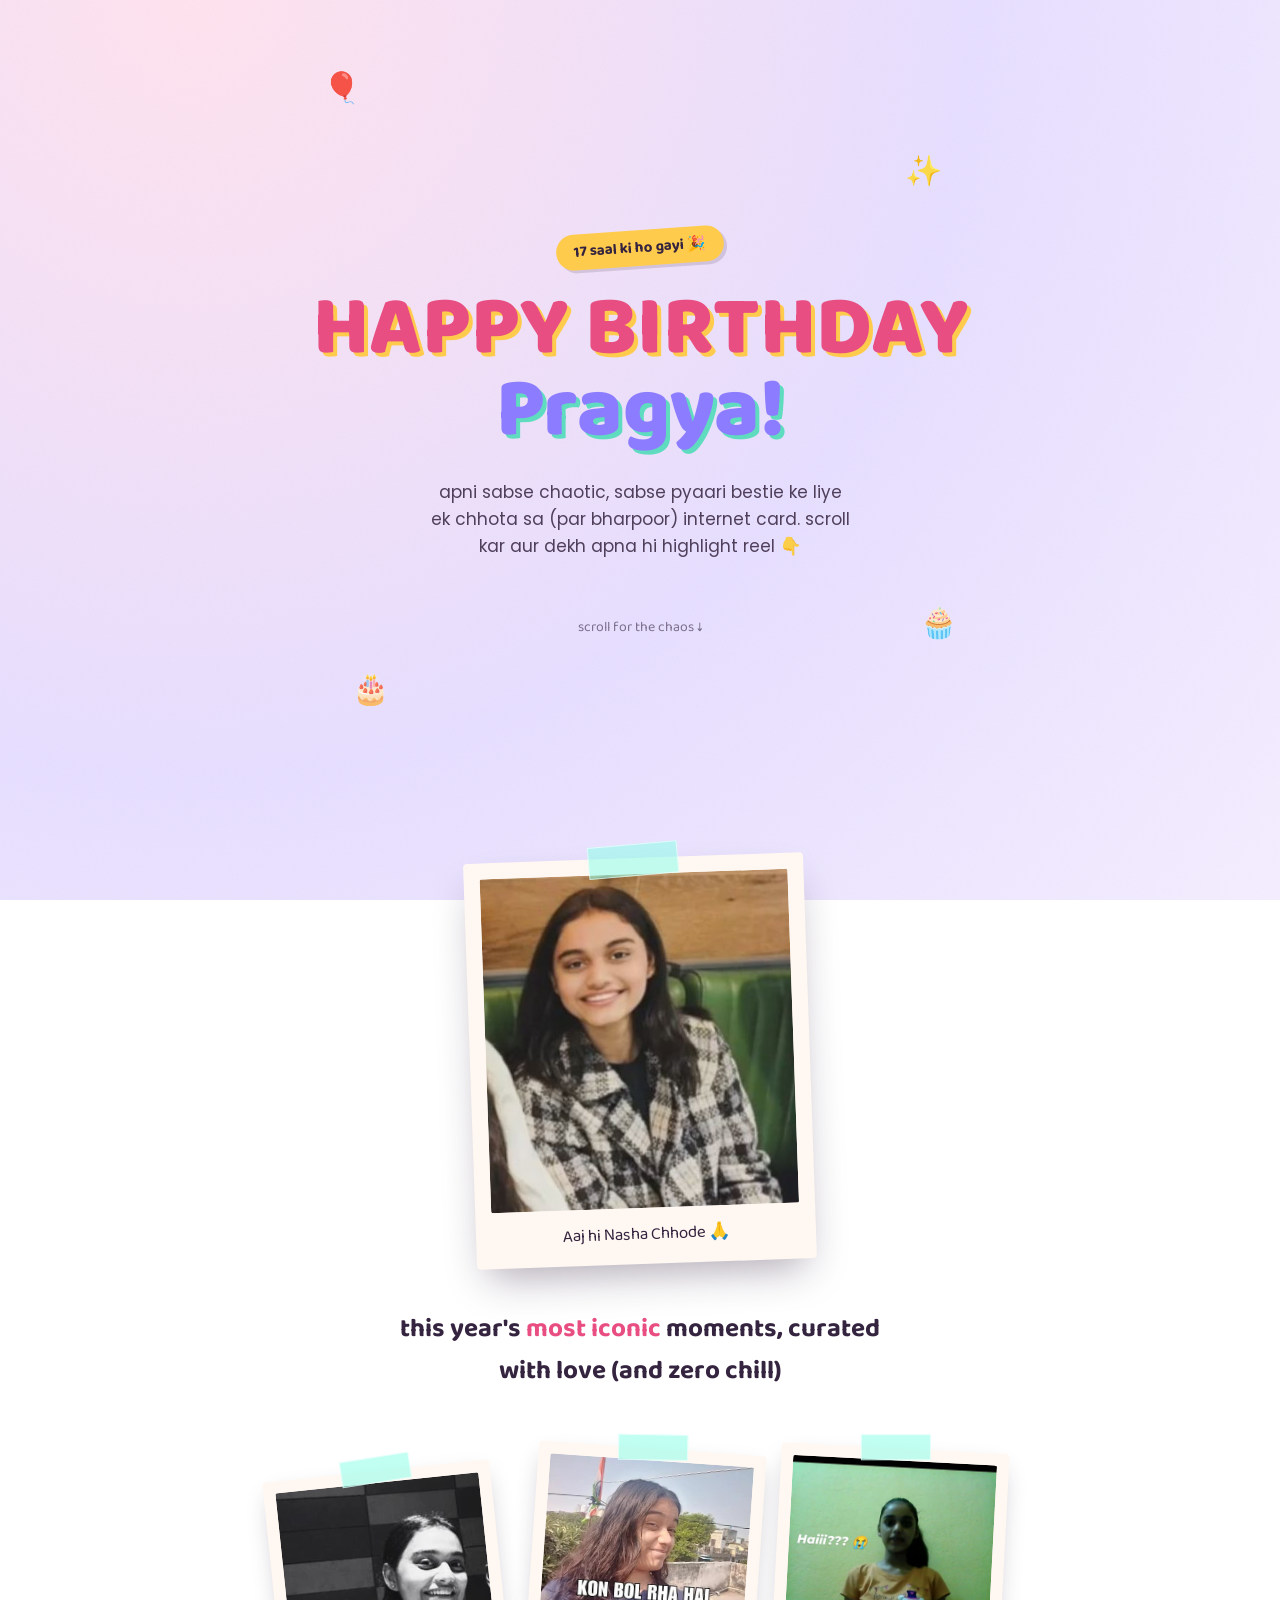
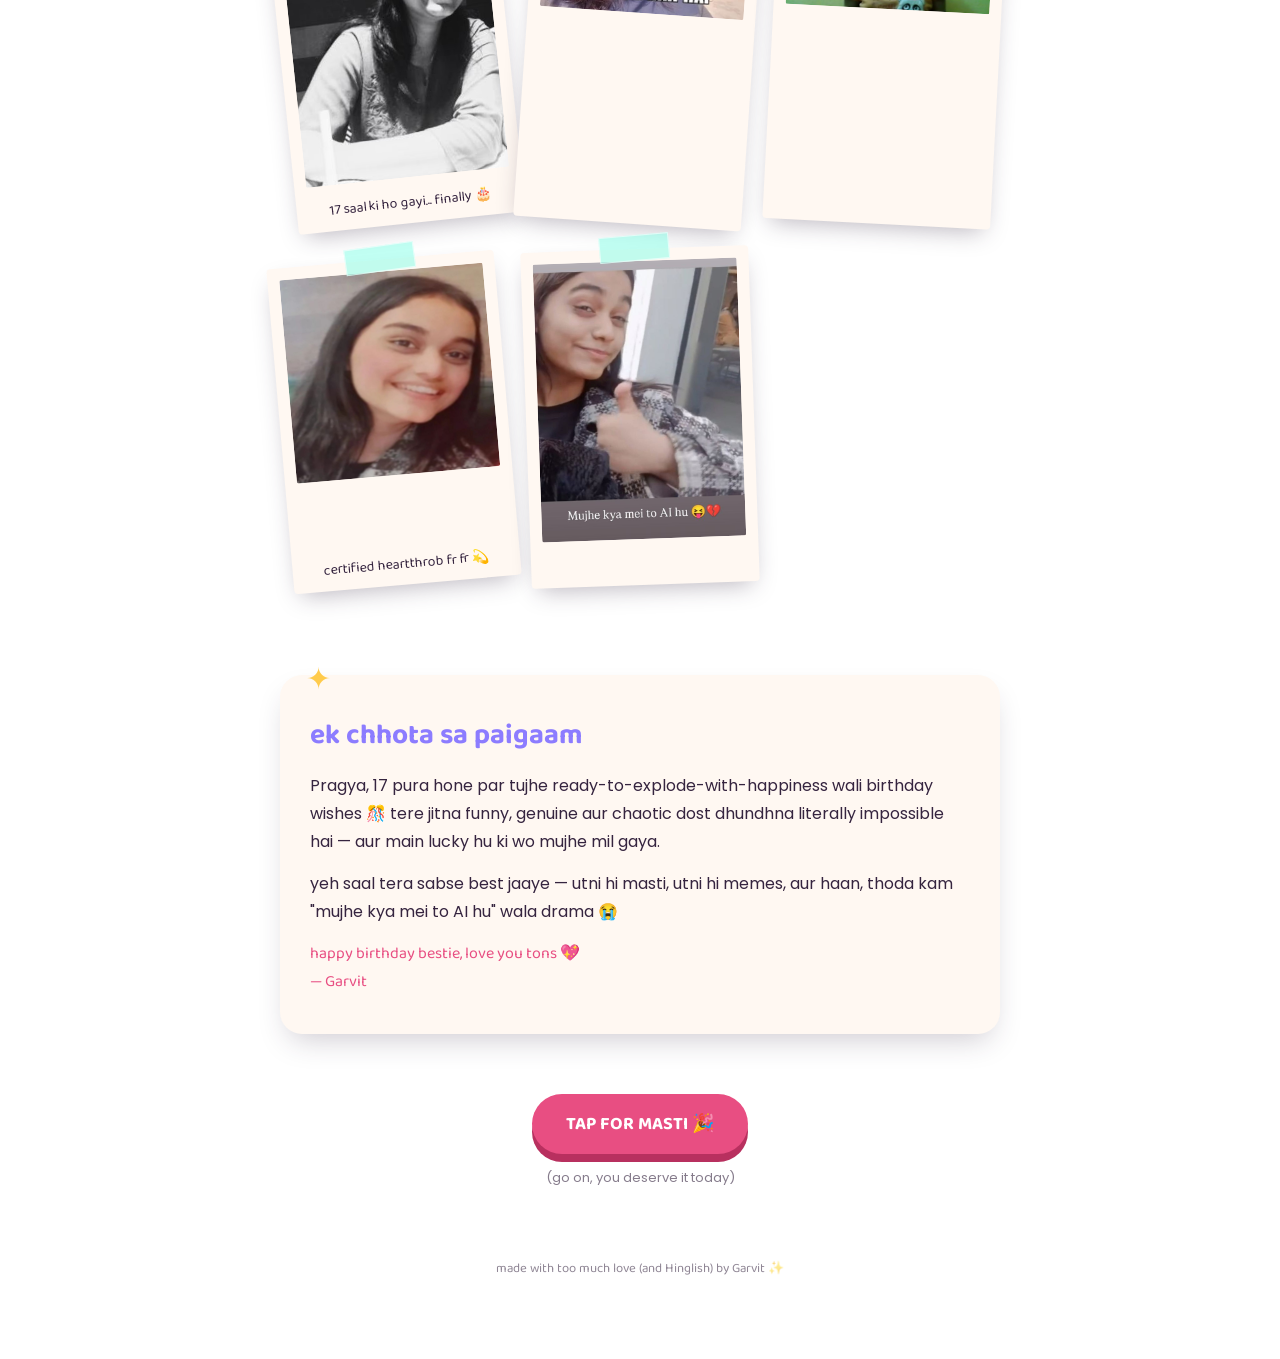
==== attachments/birthday_card_masti.html @ d833f624 "Export from Grok" ====
<!DOCTYPE html>
<html lang="en">
<head>
<meta charset="UTF-8">
<meta name="viewport" content="width=device-width, initial-scale=1.0">
<title>Happy 17th, Pragya!</title>
<link rel="preconnect" href="https://fonts.googleapis.com">
<link href="https://fonts.googleapis.com/css2?family=Baloo+2:wght@500;700;800&family=Poppins:ital,wght@0,400;0,500;0,600;1,500&display=swap" rel="stylesheet">
<style>
  :root{
    --pink: #FF6FA0;
    --pink-deep: #E84E82;
    --violet: #8C7CFF;
    --sun: #FFCB4C;
    --mint: #5FDCC0;
    --cream: #FFF8F2;
    --ink: #35243F;
    --bg1: #FFE3EE;
    --bg2: #E7DFFF;
  }
  *{box-sizing:border-box;}
  html{scroll-behavior:smooth;}
  body{
    margin:0;
    font-family:'Poppins',sans-serif;
    color:var(--ink);
    background: radial-gradient(circle at 15% 0%, var(--bg1) 0%, var(--bg2) 55%, #F4EEFF 100%);
    background-attachment: fixed;
    overflow-x:hidden;
    min-height:100vh;
  }
  .noise{
    position:fixed; inset:0; pointer-events:none; z-index:0; opacity:.04;
    background-image:url("data:image/svg+xml,%3Csvg xmlns='http://www.w3.org/2000/svg' width='120' height='120'%3E%3Cfilter id='n'%3E%3CfeTurbulence type='fractalNoise' baseFrequency='0.9' numOctaves='2'/%3E%3C/filter%3E%3Crect width='100%25' height='100%25' filter='url(%23n)'/%3E%3C/svg%3E");
  }

  .stage{position:relative; z-index:1; max-width:760px; margin:0 auto; padding:0 20px 80px;}

  /* HERO */
  .hero{
    min-height:92vh; display:flex; flex-direction:column; align-items:center; justify-content:center;
    text-align:center; padding-top:40px; position:relative;
  }
  .hero .eyebrow-sticker{
    font-family:'Baloo 2', sans-serif; font-weight:700; font-size:15px;
    background:var(--sun); color:var(--ink); padding:6px 18px; border-radius:20px;
    transform:rotate(-4deg); display:inline-block; margin-bottom:22px;
    box-shadow:3px 3px 0 rgba(53,36,63,.15);
  }
  .hero h1{
    font-family:'Baloo 2', sans-serif; font-weight:800;
    font-size:clamp(42px, 12vw, 84px); line-height:0.98; margin:0;
    color:var(--pink-deep);
    text-shadow: 4px 4px 0 var(--sun);
  }
  .hero h1 span{display:block; color:var(--violet); text-shadow:4px 4px 0 var(--mint);}
  .hero p.sub{
    font-size:17px; max-width:420px; margin:26px auto 0; opacity:.85; line-height:1.6;
  }
  .scroll-cue{
    margin-top:56px; font-family:'Baloo 2',sans-serif; font-size:14px; opacity:.6;
    animation: bob 1.8s ease-in-out infinite;
  }
  @keyframes bob{0%,100%{transform:translateY(0)}50%{transform:translateY(8px)}}

  .floaty{position:absolute; font-size:30px; user-select:none; opacity:.9;}

  /* SECTION LABELS - no eyebrow caps, just conversational */
  .lead-in{
    text-align:center; max-width:480px; margin:0 auto 46px;
    font-family:'Baloo 2',sans-serif; font-weight:700; font-size:26px; color:var(--ink);
  }
  .lead-in em{font-style:normal; color:var(--pink-deep);}

  /* GALLERY */
  .gallery{
    display:grid; grid-template-columns:repeat(2,1fr); gap:26px 18px;
    padding:10px 0 30px;
  }
  .polaroid{
    background:var(--cream); padding:12px 12px 46px; border-radius:4px;
    box-shadow:0 10px 24px -8px rgba(53,36,63,.35);
    transition: transform .25s ease, box-shadow .25s ease;
    position:relative;
  }
  .polaroid img{width:100%; display:block; border-radius:2px;}
  .polaroid .cap{
    position:absolute; bottom:10px; left:12px; right:12px;
    font-family:'Baloo 2',sans-serif; font-size:14px; text-align:center; color:var(--ink);
  }
  .polaroid:hover{transform:translateY(-6px) rotate(0deg) !important; box-shadow:0 16px 30px -8px rgba(53,36,63,.4);}
  .polaroid:nth-child(1){transform:rotate(-6deg); margin-top:22px;}
  .polaroid:nth-child(2){transform:rotate(4deg);}
  .polaroid:nth-child(3){transform:rotate(3deg);}
  .polaroid:nth-child(4){transform:rotate(-5deg); margin-top:10px;}
  .polaroid:nth-child(5){grid-column:1/-1; max-width:320px; margin:0 auto; transform:rotate(-2deg);}
  .tape{
    position:absolute; top:-14px; left:50%; transform:translateX(-50%) rotate(-3deg);
    width:70px; height:26px; background:rgba(143,255,234,.55); border:1px solid rgba(255,255,255,.6);
  }

  /* FEATURED / MAIN PHOTO */
  .featured{
    display:flex; justify-content:center; margin:8px 0 44px;
  }
  .featured .polaroid{
    max-width:340px; width:80%; padding:16px 16px 56px;
    transform:rotate(-2deg);
    box-shadow:0 20px 40px -12px rgba(53,36,63,.4);
  }
  .featured .polaroid .cap{
    font-size:17px; bottom:16px;
  }
  .featured .tape{width:90px; height:32px;}

  /* MESSAGE CARD */
  .note{
    background:var(--cream); border-radius:22px; padding:38px 30px; margin:60px 0;
    box-shadow:0 14px 30px -10px rgba(53,36,63,.25); position:relative;
  }
  .note::before{
    content:"✦"; position:absolute; top:-18px; left:26px; font-size:30px; color:var(--sun);
  }
  .note h2{
    font-family:'Baloo 2',sans-serif; font-size:28px; margin:0 0 14px; color:var(--violet);
  }
  .note p{font-size:16px; line-height:1.75; margin:0 0 14px;}
  .note p:last-child{margin-bottom:0;}
  .signoff{
    font-family:'Baloo 2',sans-serif; font-size:18px; color:var(--pink-deep); margin-top:20px;
  }

  /* INTERACTIVE BUTTON */
  .press-wrap{text-align:center; margin:50px 0 10px;}
  .press-btn{
    font-family:'Baloo 2',sans-serif; font-weight:700; font-size:18px;
    background:var(--pink-deep); color:#fff; border:none; padding:16px 34px; border-radius:40px;
    cursor:pointer; box-shadow:0 8px 0 #B8305F; transition: transform .1s ease, box-shadow .1s ease;
  }
  .press-btn:active{transform:translateY(6px); box-shadow:0 2px 0 #B8305F;}
  .press-hint{margin-top:14px; font-size:13px; opacity:.6;}

  canvas#confetti{position:fixed; inset:0; pointer-events:none; z-index:50;}

  /* PHOTO POP / MEMORY COLLAGE */
  #photo-pop{
    position:fixed;
    inset:0;
    pointer-events:none;
    z-index:60;
    overflow:hidden;
  }

  .pop-photo{
    position:absolute;
    width:clamp(125px, 19vw, 185px);
    padding:9px 9px 28px;
    background:var(--cream);
    border-radius:5px;
    box-shadow:0 16px 35px rgba(53,36,63,.28);
    opacity:0;
    object-fit:cover;
    aspect-ratio:4/4.8;
    transform-origin:center;
    will-change:transform, opacity;
    animation:photoFly 1.05s cubic-bezier(.17,.89,.32,1.28) forwards;
  }

  .pop-photo::after{
    content:"";
    position:absolute;
    top:-10px;
    left:50%;
    width:58px;
    height:21px;
    transform:translateX(-50%) rotate(-3deg);
    background:rgba(143,255,234,.58);
    border:1px solid rgba(255,255,255,.65);
  }

  @keyframes photoFly{
    0%{
      opacity:0;
      transform:translate(var(--from-x), var(--from-y)) scale(.15) rotate(var(--from-r));
    }
    58%{
      opacity:1;
      transform:translate(var(--mid-x), var(--mid-y)) scale(1.08) rotate(var(--rotation));
    }
    100%{
      opacity:1;
      transform:translate(0,0) scale(1) rotate(var(--rotation));
    }
  }

  .pop-photo.settled{
    animation:photoFloat 3.2s ease-in-out infinite alternate;
    animation-delay:var(--float-delay);
  }

  @keyframes photoFloat{
    from{transform:translate(0,0) rotate(var(--rotation));}
    to{transform:translate(0,-8px) rotate(calc(var(--rotation) + 1.5deg));}
  }

  .photo-pop-close{
    position:absolute;
    right:18px;
    top:18px;
    width:38px;
    height:38px;
    border:0;
    border-radius:50%;
    background:rgba(255,248,242,.92);
    color:var(--ink);
    font-size:22px;
    line-height:1;
    cursor:pointer;
    pointer-events:auto;
    box-shadow:0 6px 18px rgba(53,36,63,.2);
    opacity:0;
    animation:closeIn .4s ease 1.1s forwards;
  }

  @keyframes closeIn{to{opacity:1;}}

  @media (max-width:599px){
    .pop-photo{width:125px; padding:7px 7px 22px;}
    .pop-photo::after{width:46px; height:17px; top:-8px;}
  }

  @media (prefers-reduced-motion: reduce){
    .pop-photo{
      animation:none;
      opacity:1;
      transform:translate(0,0) rotate(var(--rotation));
    }
    .photo-pop-close{animation:none; opacity:1;}
  }


  footer{
    text-align:center; margin-top:70px; font-size:13px; opacity:.55; font-family:'Baloo 2',sans-serif;
  }

  @media (min-width:600px){
    .gallery{grid-template-columns:repeat(3,1fr);}
    .polaroid:nth-child(5), .polaroid:nth-child(6){grid-column:auto; max-width:none; margin:0;}
  }

  @media (prefers-reduced-motion: reduce){
    .floaty, .scroll-cue{animation:none;}
    .polaroid{transition:none;}
  }
</style>
</head>
<body>
<div class="noise"></div>
<canvas id="confetti"></canvas>
<div id="photo-pop" aria-hidden="true"></div>

<div class="stage">

  <section class="hero">
    <span class="floaty" style="top:8%; left:6%;">🎈</span>
    <span class="floaty" style="top:18%; right:8%;">✨</span>
    <span class="floaty" style="bottom:14%; left:10%;">🎂</span>
    <span class="floaty" style="bottom:22%; right:6%;">🧁</span>

    <div class="eyebrow-sticker">17 saal ki ho gayi 🎉</div>
    <h1>HAPPY BIRTHDAY<span>Pragya!</span></h1>
    <p class="sub">apni sabse chaotic, sabse pyaari bestie ke liye ek chhota sa (par bharpoor) internet card. scroll kar aur dekh apna hi highlight reel 👇</p>
    <div class="scroll-cue">scroll for the chaos ↓</div>
  </section>

  <div class="featured">
    <div class="polaroid"><div class="tape"></div><img src="[data-uri]" alt=""><div class="cap">Aaj hi Nasha Chhode 🙏</div></div>
  </div>

  <p class="lead-in">this year's <em>most iconic</em> moments, curated with love (and zero chill)</p>

  <div class="gallery">
    <div class="polaroid"><div class="tape"></div><img src="[data-uri]" alt=""><div class="cap">17 saal ki ho gayi... finally 🎂</div></div>
    <div class="polaroid"><div class="tape"></div><img src="[data-uri]" alt=""></div>
    <div class="polaroid"><div class="tape"></div><img src="[data-uri]" alt=""></div>
    <div class="polaroid"><div class="tape"></div><img src="[data-uri]" alt=""><div class="cap">certified heartthrob fr fr 💫</div></div>
    <div class="polaroid"><div class="tape"></div><img src="[data-uri]" alt=""></div>
  </div>

  <div class="note">
    <h2>ek chhota sa paigaam</h2>
    <p>Pragya, 17 pura hone par tujhe ready-to-explode-with-happiness wali birthday wishes 🎊 tere jitna funny, genuine aur chaotic dost dhundhna literally impossible hai — aur main lucky hu ki wo mujhe mil gaya.</p>
    <p>yeh saal tera sabse best jaaye — utni hi masti, utni hi memes, aur haan, thoda kam "mujhe kya mei to AI hu" wala drama 😭</p>
    <p class="signoff">happy birthday bestie, love you tons 💖<br>— Garvit</p>
  </div>

  <div class="press-wrap">
    <button class="press-btn" id="confettiBtn">TAP FOR MASTI 🎉</button>
    <div class="press-hint">(go on, you deserve it today)</div>
  </div>

  <footer>made with too much love (and Hinglish) by Garvit ✨</footer>
</div>

<script>
  const btn = document.getElementById('confettiBtn');
  const canvas = document.getElementById('confetti');
  const ctx = canvas.getContext('2d');
  function resize(){canvas.width = innerWidth; canvas.height = innerHeight;}
  resize(); addEventListener('resize', resize);

  const emojis = ['🎉','🎈','✨','💖','🧁','🎂','🌸','💫'];
  let particles = [];

  function burst(){
    for(let i=0;i<70;i++){
      particles.push({
        x: canvas.width/2 + (Math.random()-0.5)*120,
        y: canvas.height*0.4,
        vx: (Math.random()-0.5)*10,
        vy: Math.random()*-10 - 4,
        g: 0.25 + Math.random()*0.15,
        rot: Math.random()*360,
        vr: (Math.random()-0.5)*10,
        size: 16 + Math.random()*14,
        char: emojis[Math.floor(Math.random()*emojis.length)],
        life: 140
      });
    }
  }

  let reduced = window.matchMedia('(prefers-reduced-motion: reduce)').matches;

  function loop(){
    ctx.clearRect(0,0,canvas.width,canvas.height);
    particles.forEach(p=>{
      p.vy += p.g; p.x += p.vx; p.y += p.vy; p.rot += p.vr; p.life--;
      ctx.save();
      ctx.translate(p.x,p.y);
      ctx.rotate(p.rot*Math.PI/180);
      ctx.font = p.size+'px sans-serif';
      ctx.globalAlpha = Math.max(0, p.life/140);
      ctx.textAlign='center';
      ctx.fillText(p.char,0,0);
      ctx.restore();
    });
    particles = particles.filter(p=>p.life>0 && p.y < canvas.height+50);
    requestAnimationFrame(loop);
  }
  if(!reduced) loop();

  /* Reuse the exact photos already embedded in this card — no extra image files needed. */
  const birthdayPhotos = Array.from(
    document.querySelectorAll('.featured img, .gallery img')
  ).map(img => img.src);

  const photoPop = document.getElementById('photo-pop');

  function popPhotos(){
    photoPop.innerHTML = '';
    photoPop.setAttribute('aria-hidden', 'false');

    const close = document.createElement('button');
    close.className = 'photo-pop-close';
    close.type = 'button';
    close.setAttribute('aria-label', 'Close photo collage');
    close.textContent = '×';
    close.addEventListener('click', closePhotos);
    photoPop.appendChild(close);

    const positions = [
      { left:'7%',  top:'15%', rotation:'-8deg', fromX:'-75vw', fromY:'35vh',  midX:'-18px', midY:'12px' },
      { left:'68%', top:'12%', rotation:'7deg',  fromX:'75vw',  fromY:'-30vh', midX:'16px',  midY:'15px' },
      { left:'38%', top:'18%', rotation:'-3deg', fromX:'0',     fromY:'-55vh', midX:'-4px',  midY:'10px' },
      { left:'12%', top:'57%', rotation:'5deg',  fromX:'-65vw', fromY:'30vh',  midX:'14px',  midY:'-8px' },
      { left:'66%', top:'55%', rotation:'-6deg', fromX:'70vw',  fromY:'28vh',  midX:'-12px', midY:'-10px' },
      { left:'39%', top:'62%', rotation:'4deg',  fromX:'0',     fromY:'55vh',  midX:'3px',   midY:'-12px' }
    ];

    birthdayPhotos.forEach((src, i) => {
      const img = document.createElement('img');
      const pos = positions[i % positions.length];

      img.className = 'pop-photo';
      img.src = src;
      img.alt = 'Birthday memory';
      img.style.left = pos.left;
      img.style.top = pos.top;
      img.style.setProperty('--rotation', pos.rotation);
      img.style.setProperty('--from-x', pos.fromX);
      img.style.setProperty('--from-y', pos.fromY);
      img.style.setProperty('--mid-x', pos.midX);
      img.style.setProperty('--mid-y', pos.midY);
      img.style.setProperty('--float-delay', `${i * -0.45}s`);
      img.style.animationDelay = `${i * 110}ms`;

      photoPop.appendChild(img);

      if(!reduced){
        setTimeout(() => img.classList.add('settled'), 1150 + i * 110);
      }
    });
  }

  function closePhotos(){
    photoPop.innerHTML = '';
    photoPop.setAttribute('aria-hidden', 'true');
  }

  btn.addEventListener('click', ()=>{
    if(!reduced) burst();
    popPhotos();
    if(reduced) btn.textContent = "yayyy 🎉";
  });
</script>
</body>
</html>
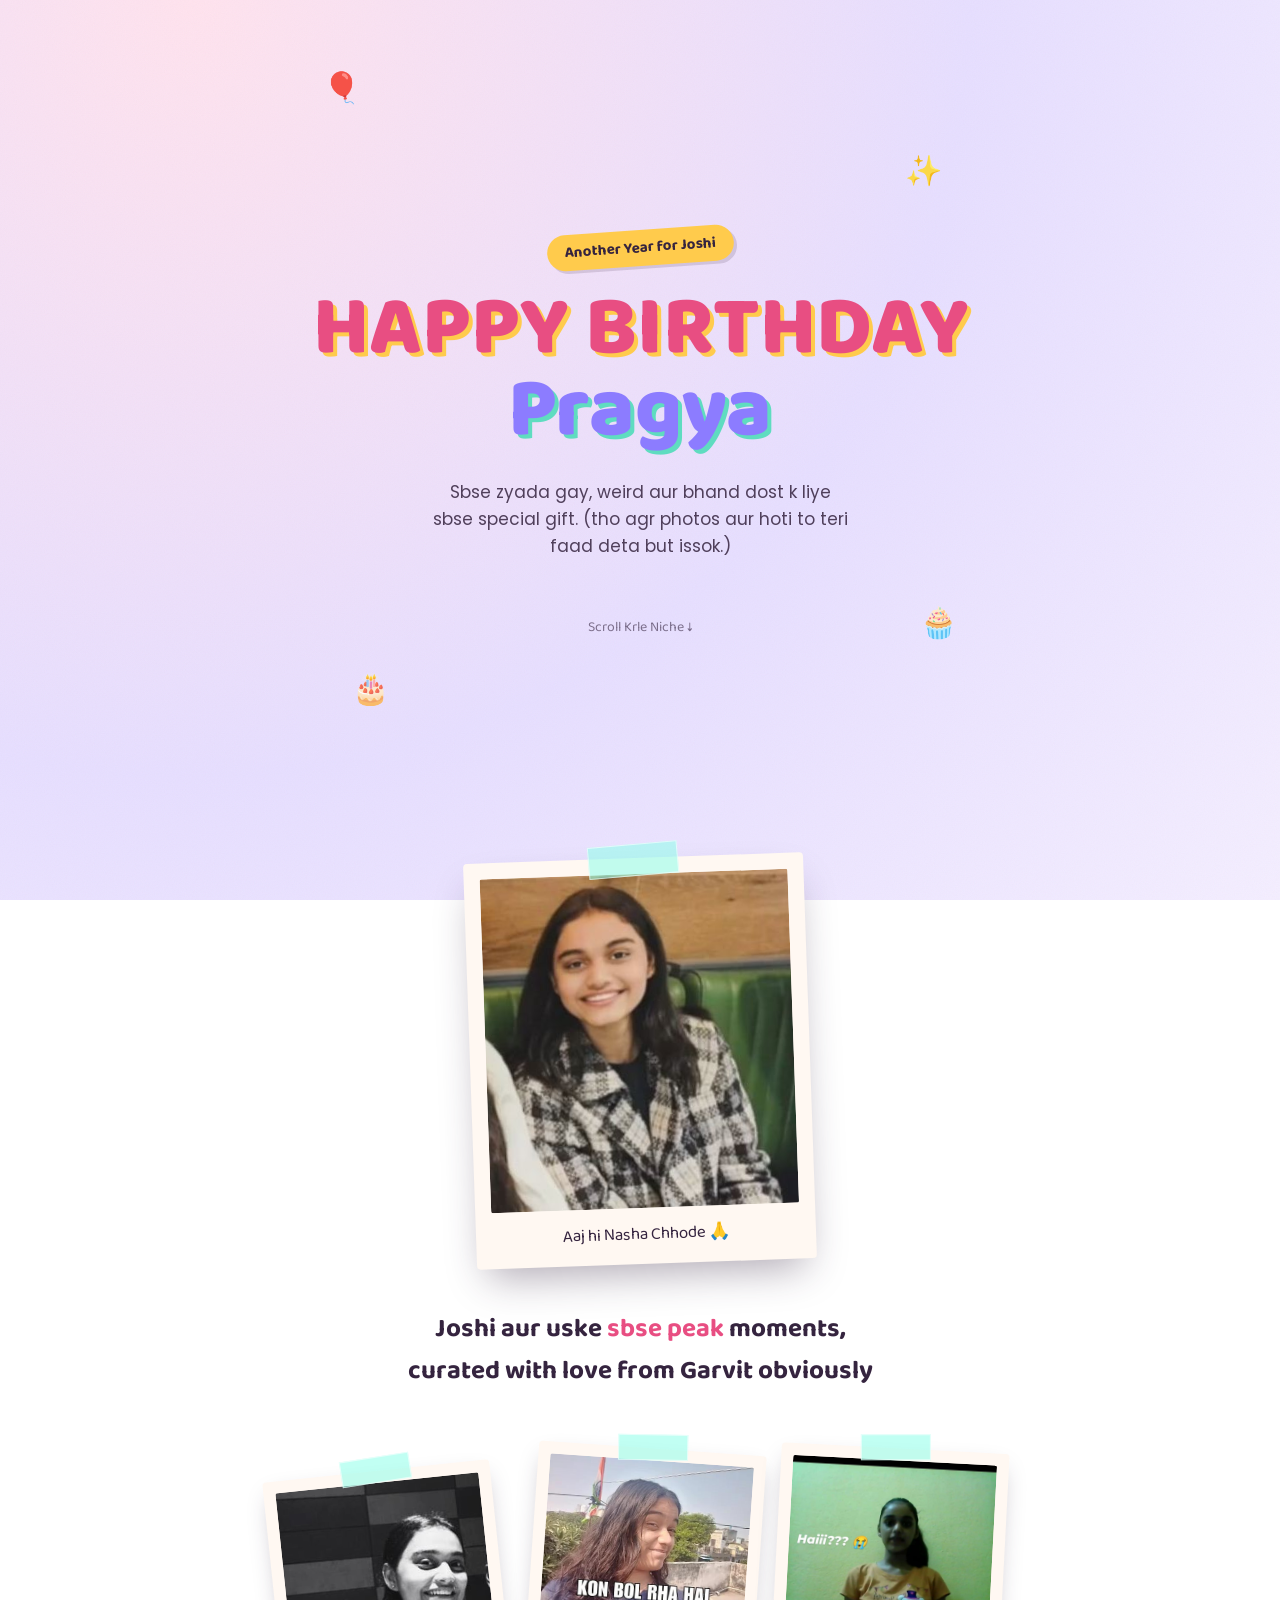
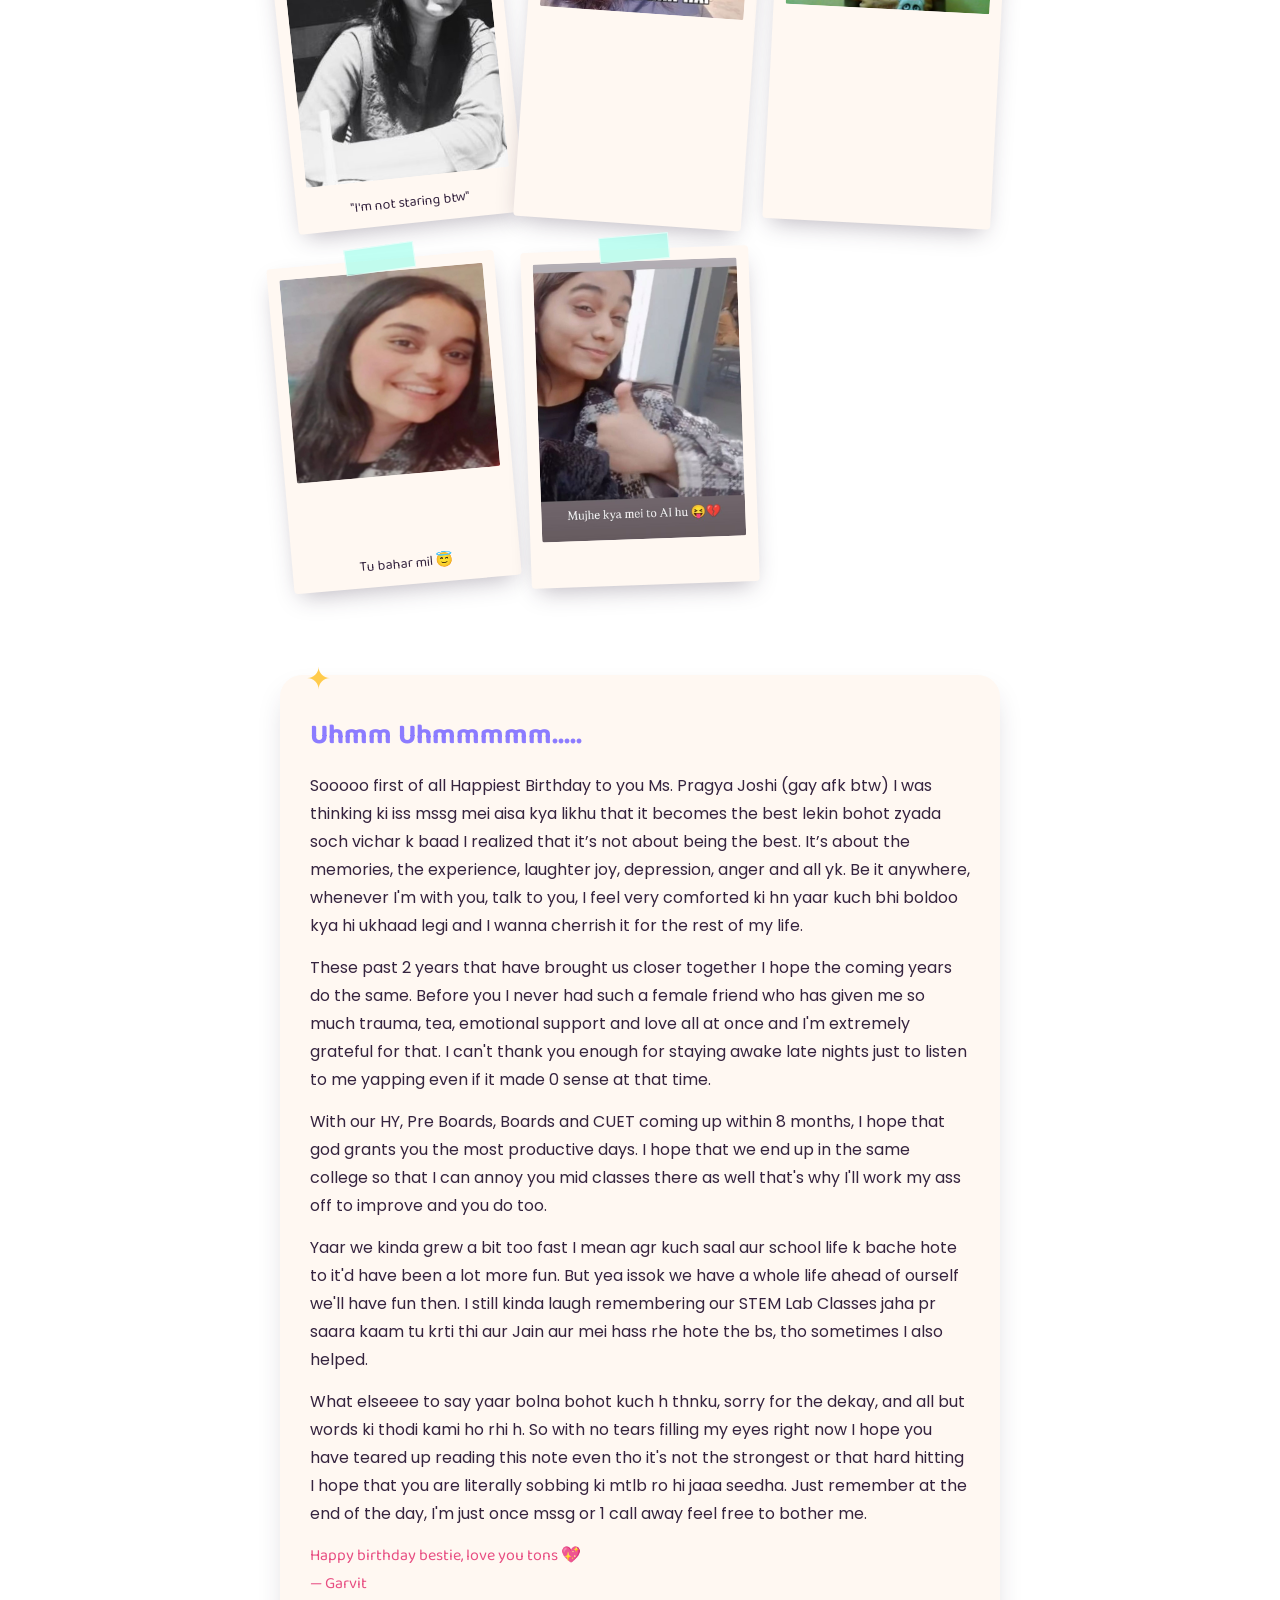
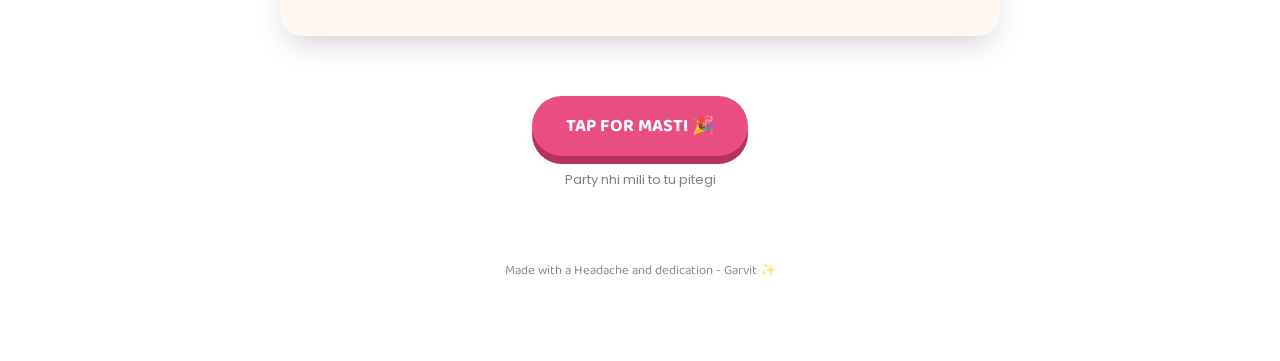
==== commit 66fbcec6: "Update birthday_card_masti.html" ====
--- a/attachments/birthday_card_masti.html
+++ b/attachments/birthday_card_masti.html
@@ -3,7 +3,7 @@
 <head>
 <meta charset="UTF-8">
 <meta name="viewport" content="width=device-width, initial-scale=1.0">
-<title>Happy 17th, Pragya!</title>
+<title>Bhand Joshi Ka Birthday</title>
 <link rel="preconnect" href="https://fonts.googleapis.com">
 <link href="https://fonts.googleapis.com/css2?family=Baloo+2:wght@500;700;800&family=Poppins:ital,wght@0,400;0,500;0,600;1,500&display=swap" rel="stylesheet">
 <style>
@@ -267,39 +267,42 @@
     <span class="floaty" style="bottom:14%; left:10%;">🎂</span>
     <span class="floaty" style="bottom:22%; right:6%;">🧁</span>
 
-    <div class="eyebrow-sticker">17 saal ki ho gayi 🎉</div>
-    <h1>HAPPY BIRTHDAY<span>Pragya!</span></h1>
-    <p class="sub">apni sabse chaotic, sabse pyaari bestie ke liye ek chhota sa (par bharpoor) internet card. scroll kar aur dekh apna hi highlight reel 👇</p>
-    <div class="scroll-cue">scroll for the chaos ↓</div>
+    <div class="eyebrow-sticker">Another Year for Joshi</div>
+    <h1>HAPPY BIRTHDAY<span>Pragya</span></h1>
+    <p class="sub">Sbse zyada gay, weird aur bhand dost k liye sbse special gift. (tho agr photos aur hoti to teri faad deta but issok.)</p>
+    <div class="scroll-cue">Scroll Krle Niche ↓</div>
   </section>
 
   <div class="featured">
     <div class="polaroid"><div class="tape"></div><img src="[data-uri]" alt=""><div class="cap">Aaj hi Nasha Chhode 🙏</div></div>
   </div>
 
-  <p class="lead-in">this year's <em>most iconic</em> moments, curated with love (and zero chill)</p>
+  <p class="lead-in">Joshi aur uske <em>sbse peak</em> moments, curated with love from Garvit obviously</p>
 
   <div class="gallery">
-    <div class="polaroid"><div class="tape"></div><img src="[data-uri]" alt=""><div class="cap">17 saal ki ho gayi... finally 🎂</div></div>
+    <div class="polaroid"><div class="tape"></div><img src="[data-uri]" alt=""><div class="cap"> "I'm not staring btw" </div></div>
     <div class="polaroid"><div class="tape"></div><img src="[data-uri]" alt=""></div>
     <div class="polaroid"><div class="tape"></div><img src="[data-uri]" alt=""></div>
-    <div class="polaroid"><div class="tape"></div><img src="[data-uri]" alt=""><div class="cap">certified heartthrob fr fr 💫</div></div>
+    <div class="polaroid"><div class="tape"></div><img src="[data-uri]" alt=""><div class="cap">Tu bahar mil 😇</div></div>
     <div class="polaroid"><div class="tape"></div><img src="[data-uri]